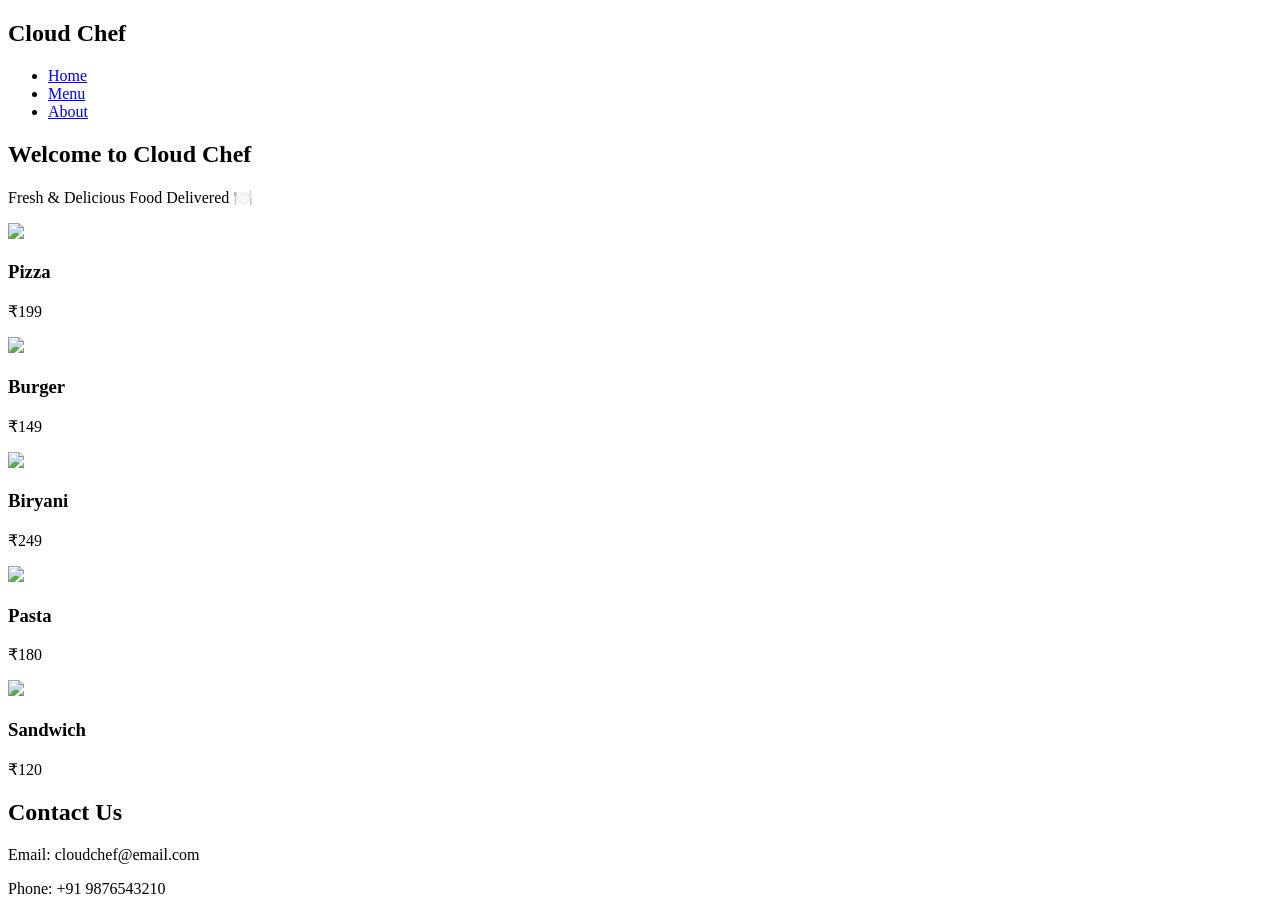
==== PROJECT/task2/index2.html @ 186ecf4b "labtask02" ====
<!DOCTYPE html>
<html>
<head>
    <title>Cloud Chef - Home</title>
    <link rel="stylesheet" href="style2.css">
</head>

<body>

<nav>
    <h2>Cloud Chef</h2>
    <ul>
        <li><a href="index.html">Home</a></li>
        <li><a href="menu.html">Menu</a></li>
        <li><a href="#contact">About</a></li>
    </ul>
</nav>

<section class="hero">
    <h1>Welcome to Cloud Chef</h1>
    <p>Fresh & Delicious Food Delivered 🍽️</p>
</section>

<section class="food-container">

    <div class="food-card">
        <img src="Images/Pizza.jpg">
        <h3>Pizza</h3>
        <p>₹199</p>
    </div>

    <div class="food-card">
        <img src="Images/burger.jpg">
        <h3>Burger</h3>
        <p>₹149</p>
    </div>

    <div class="food-card">
        <img src="Images/Biryani.jpg">
        <h3>Biryani</h3>
        <p>₹249</p>
    </div>

    <div class="food-card">
        <img src="Images/pasta.jpg">
        <h3>Pasta</h3>
        <p>₹180</p>
    </div>

    <div class="food-card">
        <img src="Images/sandwich.jpg">
        <h3>Sandwich</h3>
        <p>₹120</p>
    </div>

    

</section>

<footer id="contact">
    <h2>Contact Us</h2>
    <p>Email: cloudchef@email.com</p>
    <p>Phone: +91 9876543210</p>
</footer>

</body>
</html>
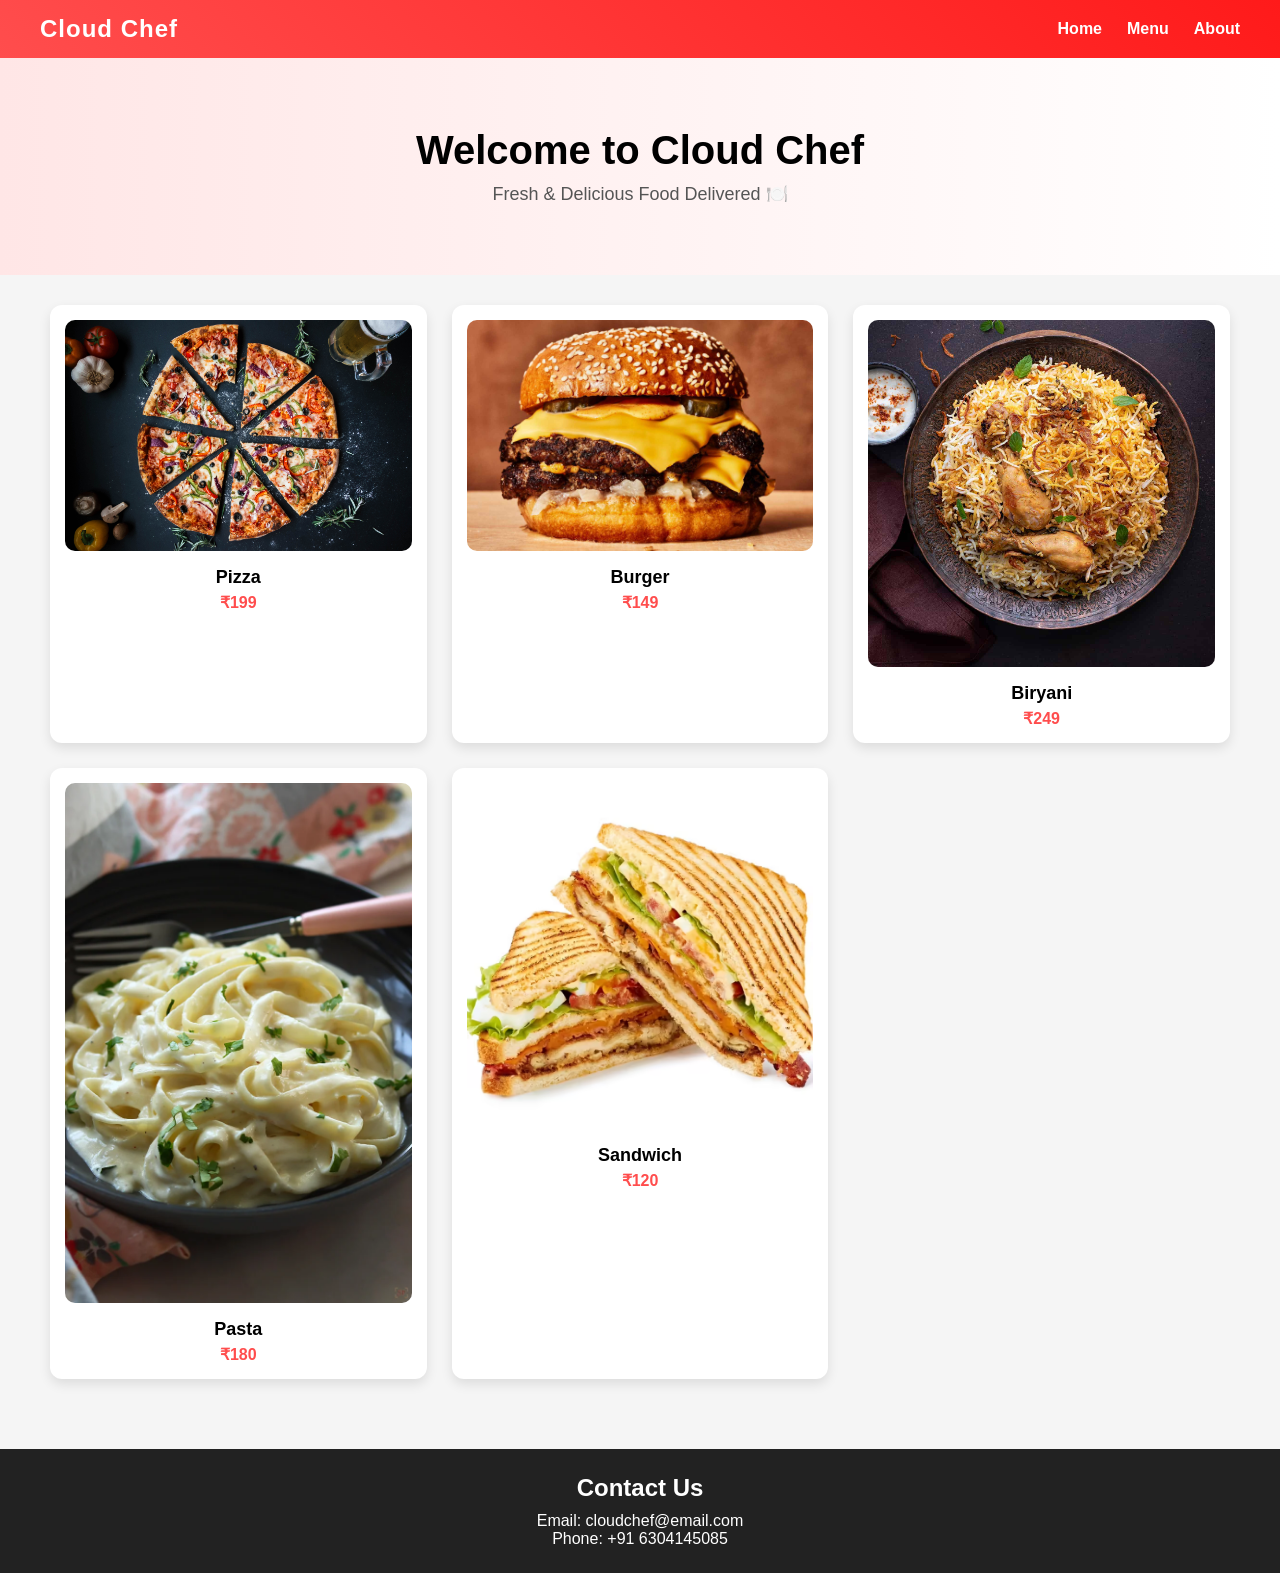
==== commit 9eea2739: "updated files" ====
--- a/PROJECT/task2/index2.html
+++ b/PROJECT/task2/index2.html
@@ -2,7 +2,7 @@
 <html>
 <head>
     <title>Cloud Chef - Home</title>
-    <link rel="stylesheet" href="style2.css">
+    <link rel="stylesheet" href="sytle2.css">
 </head>
 
 <body>
@@ -10,8 +10,8 @@
 <nav>
     <h2>Cloud Chef</h2>
     <ul>
-        <li><a href="index.html">Home</a></li>
-        <li><a href="menu.html">Menu</a></li>
+        <li><a href="index2.html">Home</a></li>
+        <li><a href="menu2.html">Menu</a></li>
         <li><a href="#contact">About</a></li>
     </ul>
 </nav>
@@ -24,31 +24,31 @@
 <section class="food-container">
 
     <div class="food-card">
-        <img src="Images/Pizza.jpg">
+        <img src="../Images/Pizza.jpg">
         <h3>Pizza</h3>
         <p>₹199</p>
     </div>
 
     <div class="food-card">
-        <img src="Images/burger.jpg">
+        <img src="../Images/burger.jpg">
         <h3>Burger</h3>
         <p>₹149</p>
     </div>
 
     <div class="food-card">
-        <img src="Images/Biryani.jpg">
+        <img src="../Images/Biryani.jpg">
         <h3>Biryani</h3>
         <p>₹249</p>
     </div>
 
     <div class="food-card">
-        <img src="Images/pasta.jpg">
+        <img src="../Images/pasta.jpg">
         <h3>Pasta</h3>
         <p>₹180</p>
     </div>
 
     <div class="food-card">
-        <img src="Images/sandwich.jpg">
+        <img src="../Images/sandwich.jpg">
         <h3>Sandwich</h3>
         <p>₹120</p>
     </div>
@@ -60,7 +60,7 @@
 <footer id="contact">
     <h2>Contact Us</h2>
     <p>Email: cloudchef@email.com</p>
-    <p>Phone: +91 9876543210</p>
+    <p>Phone: +91 6304145085</p>
 </footer>
 
 </body>
--- a/PROJECT/task2/sytle2.css
+++ b/PROJECT/task2/sytle2.css
@@ -0,0 +1,179 @@
+/* Reset */
+* {
+    margin: 0;
+    padding: 0;
+    box-sizing: border-box;
+}
+
+body {
+    font-family: Arial, sans-serif;
+    background: #f5f5f5;
+}
+
+/* Navbar */
+nav {
+    display: flex;
+    justify-content: space-between;
+    align-items: center;
+    background: linear-gradient(45deg, #ff4d4d, #ff1a1a);
+    color: white;
+    padding: 15px 40px;
+    position: sticky;
+    top: 0;
+    z-index: 1000;
+}
+
+nav h2 {
+    letter-spacing: 1px;
+}
+
+nav ul {
+    display: flex;
+    list-style: none;
+}
+
+nav ul li {
+    margin-left: 25px;
+}
+
+nav ul li a {
+    text-decoration: none;
+    color: white;
+    font-weight: bold;
+    transition: 0.3s;
+}
+
+/* Hover effect on nav */
+nav ul li a:hover {
+    color: #ffe6e6;
+    border-bottom: 2px solid white;
+}
+
+/* Hero */
+.hero {
+    text-align: center;
+    padding: 70px 20px;
+    background: linear-gradient(to right, #ffe6e6, #fff);
+}
+
+.hero h1 {
+    font-size: 40px;
+    margin-bottom: 10px;
+}
+
+.hero p {
+    font-size: 18px;
+    color: #555;
+}
+
+/* Food Grid Layout */
+.food-container {
+    display: grid;
+    grid-template-columns: repeat(3, 1fr);
+    gap: 25px;
+    padding: 30px 50px;
+}
+
+/* Food Cards */
+.food-card {
+    background: white;
+    padding: 15px;
+    border-radius: 12px;
+    text-align: center;
+    box-shadow: 0 5px 12px rgba(0,0,0,0.1);
+    transition: all 0.3s ease;
+    cursor: pointer;
+}
+
+/* Hover Animation */
+.food-card:hover {
+    transform: translateY(-10px) scale(1.03);
+    box-shadow: 0 10px 20px rgba(0,0,0,0.2);
+}
+
+/* Image styling */
+.food-card img {
+    width: 100%;
+    border-radius: 10px;
+    transition: 0.3s;
+}
+
+/* Image zoom effect */
+.food-card:hover img {
+    transform: scale(1.08);
+}
+
+.food-card h3 {
+    margin: 12px 0 5px;
+    font-size: 18px;
+}
+
+.food-card p {
+    color: #ff4d4d;
+    font-weight: bold;
+    font-size: 16px;
+}
+
+/* Menu Title */
+.menu-title {
+    text-align: center;
+    margin: 25px 0;
+    font-size: 28px;
+}
+
+/* Footer */
+footer {
+    background: #222;
+    color: white;
+    text-align: center;
+    padding: 25px;
+    margin-top: 40px;
+}
+
+footer h2 {
+    margin-bottom: 10px;
+}
+
+/* ------------------ */
+/* 📱 Responsive Design */
+/* ------------------ */
+
+/* Tablet */
+@media (max-width: 900px) {
+    .food-container {
+        grid-template-columns: repeat(2, 1fr);
+        padding: 20px;
+    }
+
+    nav {
+        padding: 15px 20px;
+    }
+}
+
+/* Mobile */
+@media (max-width: 600px) {
+
+    nav {
+        flex-direction: column;
+        align-items: flex-start;
+    }
+
+    nav ul {
+        margin-top: 10px;
+        flex-direction: column;
+        width: 100%;
+    }
+
+    nav ul li {
+        margin: 10px 0;
+    }
+
+    .hero h1 {
+        font-size: 28px;
+    }
+
+    .food-container {
+        grid-template-columns: 1fr;
+        padding: 15px;
+    }
+}
